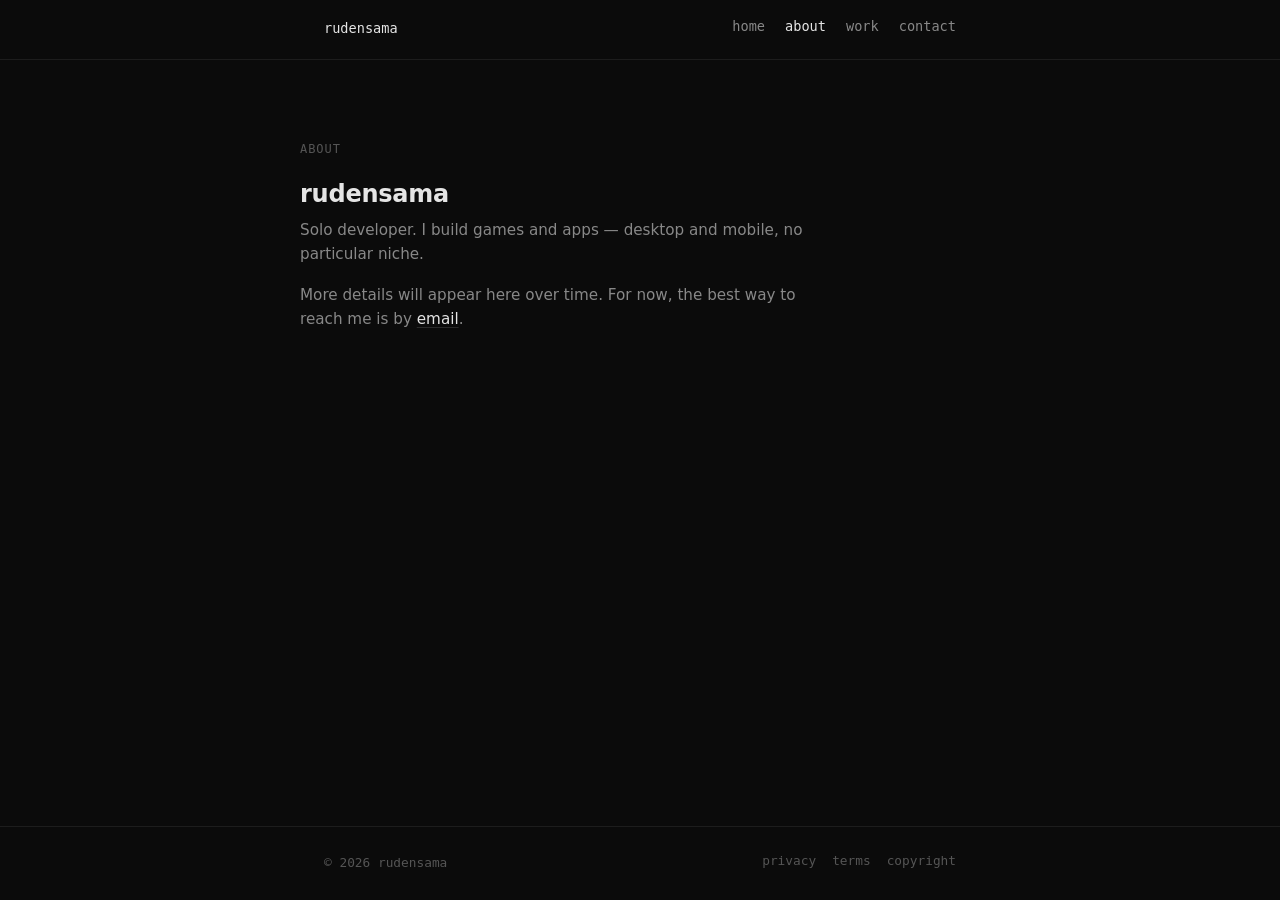
==== about.html @ f1bbc7a4 "Build personal site Solo-dev landing page with about, work, contact, and store-ready legal pages (pr" ====
<!DOCTYPE html>
<html lang="en">
<head>
<meta charset="UTF-8" />
<meta name="viewport" content="width=device-width, initial-scale=1.0" />
<title>about — rudensama</title>
<meta name="description" content="About rudensama." />
<meta name="theme-color" content="#0b0b0b" />
<link rel="stylesheet" href="assets/css/style.css" />
</head>
<body>

<header class="site-header">
  <nav class="nav">
    <a href="index.html" class="brand">rudensama</a>
    <button class="nav-toggle" aria-label="Toggle menu">menu</button>
    <ul class="nav-links">
      <li><a href="index.html">home</a></li>
      <li><a href="about.html">about</a></li>
      <li><a href="work.html">work</a></li>
      <li><a href="contact.html">contact</a></li>
    </ul>
  </nav>
</header>

<main>
  <section class="container intro">
    <div class="section-label">About</div>
    <h1>rudensama</h1>
    <p>Solo developer. I build games and apps — desktop and mobile, no particular niche.</p>
    <p>More details will appear here over time. For now, the best way to reach me is by <a href="contact.html">email</a>.</p>
  </section>
</main>

<footer class="site-footer">
  <div class="container footer-row">
    <div>© <span data-year>2026</span> rudensama</div>
    <ul class="footer-links">
      <li><a href="privacy.html">privacy</a></li>
      <li><a href="terms.html">terms</a></li>
      <li><a href="copyright.html">copyright</a></li>
    </ul>
  </div>
</footer>

<script src="assets/js/main.js"></script>
</body>
</html>
---- assets/css/style.css ----
:root {
  --bg: #0b0b0b;
  --bg-elev: #111111;
  --text: #e5e5e5;
  --text-dim: #888888;
  --text-faint: #555555;
  --border: #1d1d1d;
  --border-strong: #2a2a2a;
  --accent: #ffffff;
  --maxw: 680px;
  --font: ui-sans-serif, system-ui, -apple-system, "Segoe UI", Roboto, sans-serif;
  --font-mono: ui-monospace, "JetBrains Mono", "SF Mono", Menlo, Consolas, monospace;
}

* {
  box-sizing: border-box;
  margin: 0;
  padding: 0;
}

html, body {
  background: var(--bg);
  color: var(--text);
}

body {
  font-family: var(--font);
  font-size: 15px;
  line-height: 1.6;
  min-height: 100vh;
  display: flex;
  flex-direction: column;
  -webkit-font-smoothing: antialiased;
  -moz-osx-font-smoothing: grayscale;
}

a {
  color: var(--text);
  text-decoration: underline;
  text-decoration-color: var(--border-strong);
  text-underline-offset: 3px;
  transition: text-decoration-color 0.15s ease;
}

a:hover {
  text-decoration-color: var(--text);
}

h1, h2, h3 {
  font-weight: 600;
  letter-spacing: -0.01em;
  color: var(--text);
}

h1 { font-size: 1.5rem; line-height: 1.3; }
h2 { font-size: 1.05rem; margin-bottom: 0.75rem; }
h3 { font-size: 0.95rem; margin-bottom: 0.25rem; }

p {
  color: var(--text-dim);
  margin-bottom: 1rem;
}

p strong { color: var(--text); font-weight: 600; }

ul {
  padding-left: 1.1rem;
  color: var(--text-dim);
  margin-bottom: 1rem;
}
ul li { margin-bottom: 0.3rem; }

code {
  font-family: var(--font-mono);
  font-size: 0.85em;
  color: var(--text);
  background: var(--bg-elev);
  padding: 0.1rem 0.35rem;
  border-radius: 3px;
}

hr {
  border: none;
  border-top: 1px solid var(--border);
  margin: 2rem 0;
}

/* Layout */
.container {
  width: 100%;
  max-width: var(--maxw);
  margin: 0 auto;
  padding: 0 1.5rem;
}

main {
  flex: 1;
  padding: 3rem 0 5rem;
}

/* Header / Nav */
.site-header {
  border-bottom: 1px solid var(--border);
}

.nav {
  display: flex;
  align-items: center;
  justify-content: space-between;
  padding: 1rem 1.5rem;
  max-width: var(--maxw);
  margin: 0 auto;
  font-family: var(--font-mono);
  font-size: 0.85rem;
}

.brand {
  color: var(--text);
  text-decoration: none;
  font-weight: 500;
}

.brand:hover { text-decoration: none; }

.nav-links {
  list-style: none;
  padding: 0;
  margin: 0;
  display: flex;
  gap: 1.25rem;
}

.nav-links a {
  color: var(--text-dim);
  text-decoration: none;
}

.nav-links a:hover,
.nav-links a.active {
  color: var(--text);
}

.nav-toggle {
  display: none;
  background: none;
  border: 1px solid var(--border);
  color: var(--text-dim);
  padding: 0.25rem 0.55rem;
  border-radius: 4px;
  cursor: pointer;
  font-size: 0.9rem;
  font-family: var(--font-mono);
}

@media (max-width: 560px) {
  .nav-toggle { display: block; }
  .nav-links {
    display: none;
    position: absolute;
    top: 100%;
    left: 0;
    right: 0;
    flex-direction: column;
    background: var(--bg);
    border-bottom: 1px solid var(--border);
    padding: 0.75rem 1.5rem 1rem;
    gap: 0.6rem;
    z-index: 50;
  }
  .nav-links.open { display: flex; }
}

/* Hero / intro block */
.intro {
  padding: 2rem 0 1rem;
}

.intro h1 {
  margin-bottom: 0.5rem;
}

.intro p {
  font-size: 0.95rem;
  max-width: 540px;
}

/* Sections */
.section {
  padding: 2rem 0 0;
}

.section + .section {
  border-top: 1px solid var(--border);
  margin-top: 2rem;
}

.section-label {
  font-family: var(--font-mono);
  font-size: 0.75rem;
  color: var(--text-faint);
  text-transform: uppercase;
  letter-spacing: 0.08em;
  margin-bottom: 1.25rem;
}

/* Work / project list */
.list {
  list-style: none;
  padding: 0;
  margin: 0;
}

.list li {
  display: grid;
  grid-template-columns: 5rem 1fr;
  gap: 1rem;
  padding: 0.6rem 0;
  border-bottom: 1px solid var(--border);
  margin-bottom: 0;
}

.list li:last-child {
  border-bottom: none;
}

.list .meta {
  font-family: var(--font-mono);
  font-size: 0.8rem;
  color: var(--text-faint);
  padding-top: 0.15rem;
}

.list .title {
  color: var(--text);
  font-weight: 500;
}

.list .desc {
  color: var(--text-dim);
  font-size: 0.9rem;
  margin-top: 0.15rem;
}

/* Legal pages */
.legal {
  max-width: var(--maxw);
  margin: 0 auto;
}

.legal h1 {
  font-size: 1.4rem;
  margin-bottom: 0.25rem;
}

.legal .updated {
  font-family: var(--font-mono);
  font-size: 0.8rem;
  color: var(--text-faint);
  margin-bottom: 2rem;
}

.legal h2 {
  margin-top: 2rem;
  font-size: 1rem;
  color: var(--text);
}

.legal h3 {
  margin-top: 1.25rem;
  font-size: 0.9rem;
  color: var(--text);
}

/* Footer */
.site-footer {
  border-top: 1px solid var(--border);
  padding: 1.5rem 0;
  margin-top: auto;
  color: var(--text-faint);
  font-family: var(--font-mono);
  font-size: 0.8rem;
}

.footer-row {
  display: flex;
  justify-content: space-between;
  align-items: center;
  gap: 1rem;
  flex-wrap: wrap;
}

.footer-links {
  display: flex;
  gap: 1rem;
  list-style: none;
  flex-wrap: wrap;
  padding: 0;
  margin: 0;
}

.footer-links a {
  color: var(--text-faint);
  text-decoration: none;
}

.footer-links a:hover {
  color: var(--text);
}

/* Email */
.email {
  font-family: var(--font-mono);
  color: var(--text);
}

::selection {
  background: var(--text);
  color: var(--bg);
}
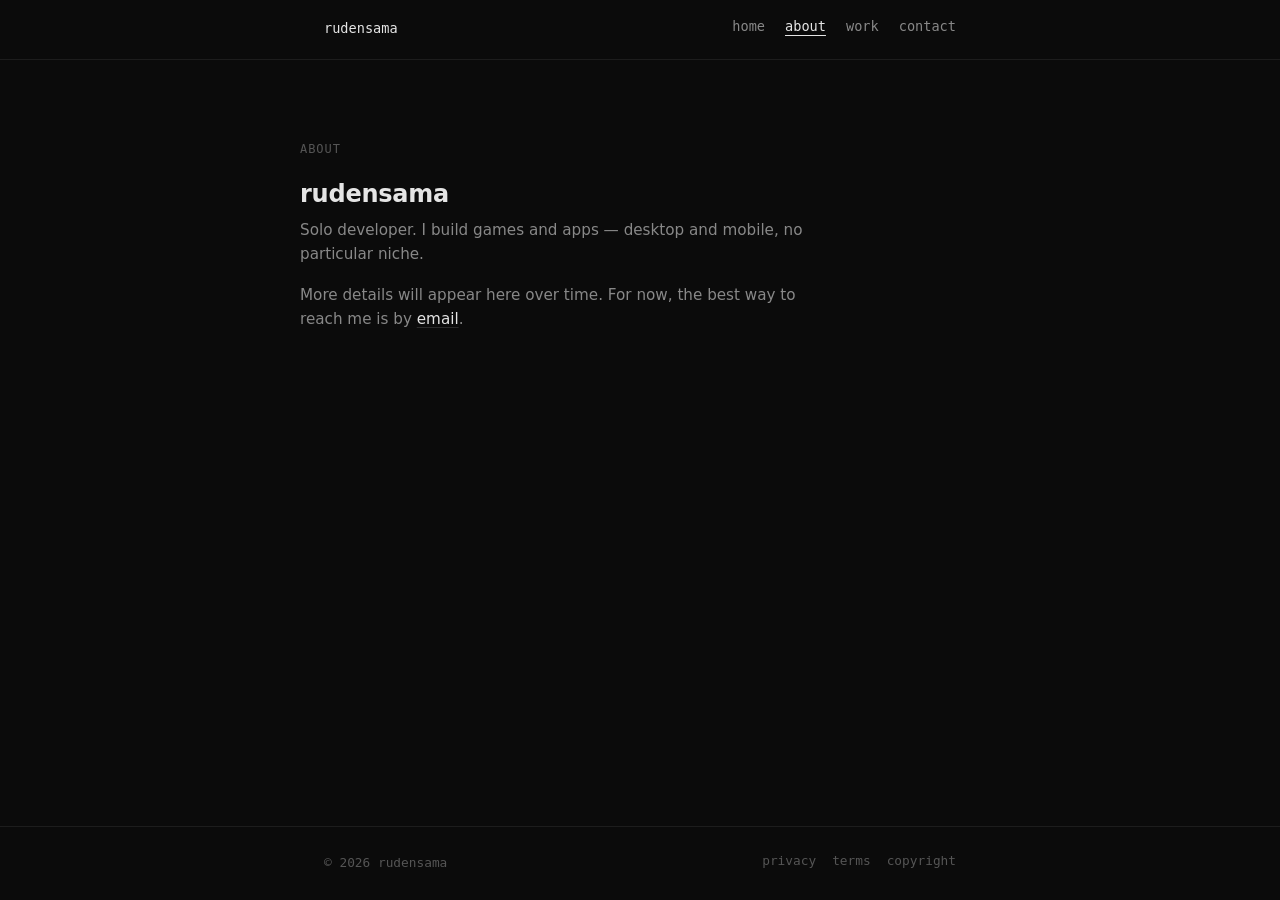
==== commit e7914cdb: "Add favicon, focus states, and external-link indicators Small UX/accessibility polish while keeping " ====
--- a/about.html
+++ b/about.html
@@ -6,6 +6,7 @@
 <title>about — rudensama</title>
 <meta name="description" content="About rudensama." />
 <meta name="theme-color" content="#0b0b0b" />
+<link rel="icon" type="image/svg+xml" href="assets/img/favicon.svg" />
 <link rel="stylesheet" href="assets/css/style.css" />
 </head>
 <body>
--- a/assets/css/style.css
+++ b/assets/css/style.css
@@ -135,9 +135,14 @@
   text-decoration: none;
 }
 
-.nav-links a:hover,
+.nav-links a:hover {
+  color: var(--text);
+}
+
 .nav-links a.active {
   color: var(--text);
+  text-decoration: underline;
+  text-underline-offset: 4px;
 }
 
 .nav-toggle {
@@ -230,6 +235,20 @@
   padding-top: 0.15rem;
 }
 
+.list .item {
+  display: flex;
+  align-items: center;
+  gap: 0.85rem;
+}
+
+.list .thumb {
+  width: 56px;
+  height: 56px;
+  border-radius: 12px;
+  border: 1px solid var(--border);
+  flex-shrink: 0;
+}
+
 .list .title {
   color: var(--text);
   font-weight: 500;
@@ -317,3 +336,21 @@
   background: var(--text);
   color: var(--bg);
 }
+
+/* Keyboard focus */
+a:focus-visible,
+button:focus-visible {
+  outline: 1px solid var(--text);
+  outline-offset: 3px;
+  border-radius: 2px;
+}
+
+/* External links */
+a[target="_blank"]::after {
+  content: "\2197";
+  display: inline-block;
+  margin-left: 0.25em;
+  color: var(--text-faint);
+  font-size: 0.85em;
+  text-decoration: none;
+}
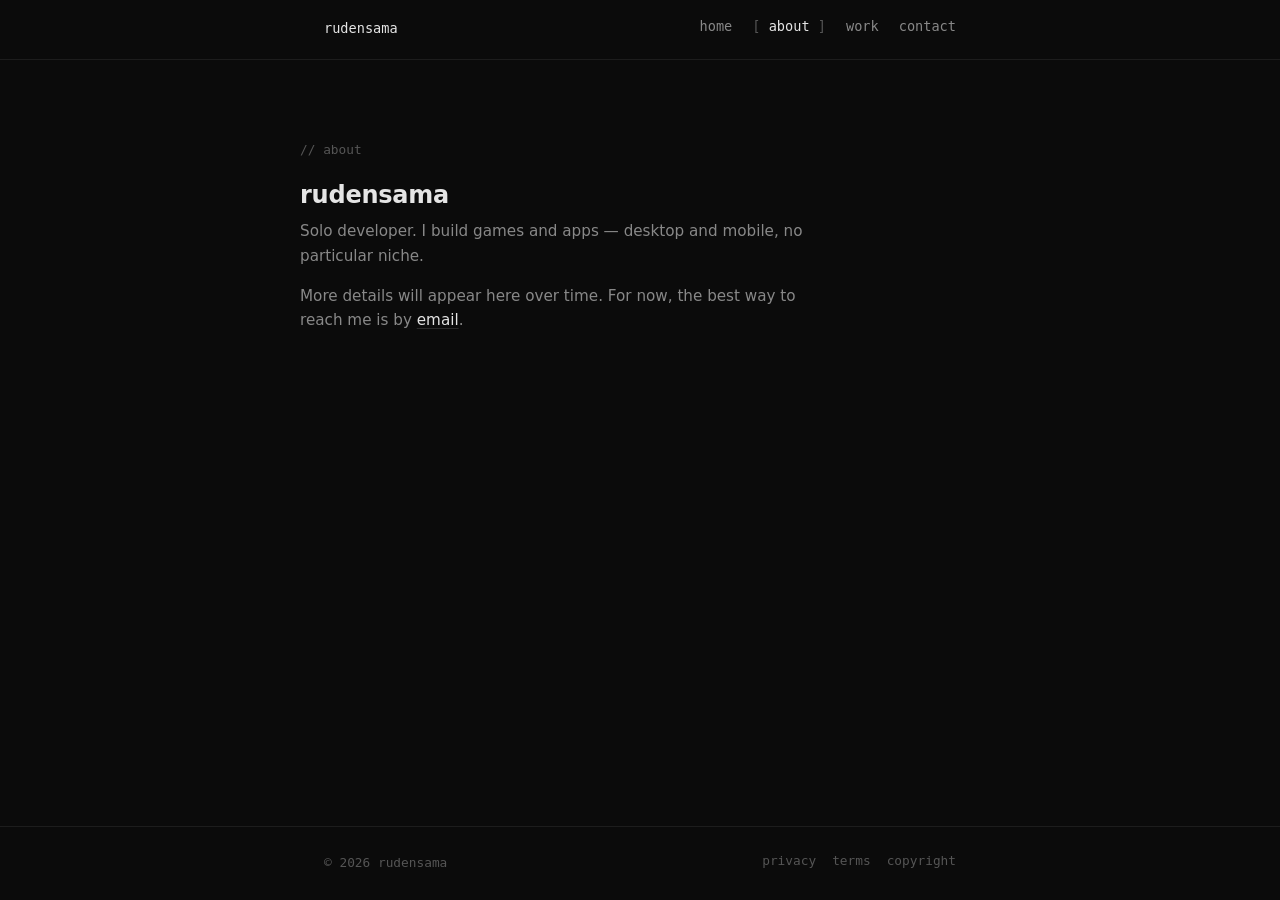
==== commit e8235f29: "Restyle site with sharper, hand-built feel Replace rounded pill badges, card-hover backgrounds, and " ====
--- a/about.html
+++ b/about.html
@@ -26,7 +26,7 @@
 
 <main>
   <section class="container intro">
-    <div class="section-label">About</div>
+    <div class="section-label">about</div>
     <h1>rudensama</h1>
     <p>Solo developer. I build games and apps — desktop and mobile, no particular niche.</p>
     <p>More details will appear here over time. For now, the best way to reach me is by <a href="contact.html">email</a>.</p>
--- a/assets/css/style.css
+++ b/assets/css/style.css
@@ -76,7 +76,6 @@
   color: var(--text);
   background: var(--bg-elev);
   padding: 0.1rem 0.35rem;
-  border-radius: 3px;
 }
 
 hr {
@@ -141,9 +140,11 @@
 
 .nav-links a.active {
   color: var(--text);
-  text-decoration: underline;
-  text-underline-offset: 4px;
-}
+  text-decoration: none;
+}
+
+.nav-links a.active::before { content: "[ "; color: var(--text-faint); }
+.nav-links a.active::after { content: " ]"; color: var(--text-faint); }
 
 .nav-toggle {
   display: none;
@@ -151,7 +152,6 @@
   border: 1px solid var(--border);
   color: var(--text-dim);
   padding: 0.25rem 0.55rem;
-  border-radius: 4px;
   cursor: pointer;
   font-size: 0.9rem;
   font-family: var(--font-mono);
@@ -201,11 +201,13 @@
 
 .section-label {
   font-family: var(--font-mono);
-  font-size: 0.75rem;
-  color: var(--text-faint);
-  text-transform: uppercase;
-  letter-spacing: 0.08em;
+  font-size: 0.8rem;
+  color: var(--text-faint);
   margin-bottom: 1.25rem;
+}
+
+.section-label::before {
+  content: "// ";
 }
 
 /* Work / project list */
@@ -219,13 +221,17 @@
   display: grid;
   grid-template-columns: 5rem 1fr;
   gap: 1rem;
-  padding: 0.6rem 0;
-  border-bottom: 1px solid var(--border);
-  margin-bottom: 0;
-}
-
-.list li:last-child {
-  border-bottom: none;
+  padding: 0.85rem 0 0.85rem 0.9rem;
+  border-left: 2px solid transparent;
+  transition: border-color 0.15s ease;
+}
+
+.list li + li {
+  border-top: 1px solid var(--border);
+}
+
+.list li:hover {
+  border-left-color: var(--text-dim);
 }
 
 .list .meta {
@@ -244,8 +250,8 @@
 .list .thumb {
   width: 56px;
   height: 56px;
-  border-radius: 12px;
   border: 1px solid var(--border);
+  filter: grayscale(1);
   flex-shrink: 0;
 }
 
@@ -258,6 +264,43 @@
   color: var(--text-dim);
   font-size: 0.9rem;
   margin-top: 0.15rem;
+}
+
+/* Status badges */
+.badge {
+  display: inline;
+  font-family: var(--font-mono);
+  font-size: 0.75rem;
+  color: var(--text-faint);
+  margin-left: 0.5rem;
+}
+
+.badge::before { content: "["; }
+.badge::after { content: "]"; }
+
+.badge-live {
+  color: var(--text-dim);
+}
+
+.badge-soon {
+  color: var(--text-faint);
+}
+
+/* Buttons */
+.btn {
+  display: inline-block;
+  font-family: var(--font-mono);
+  font-size: 0.8rem;
+  margin-top: 0.6rem;
+  color: var(--text-dim);
+  text-decoration: underline;
+  text-decoration-color: var(--border-strong);
+  text-underline-offset: 3px;
+}
+
+.btn:hover {
+  color: var(--text);
+  text-decoration-color: var(--text);
 }
 
 /* Legal pages */
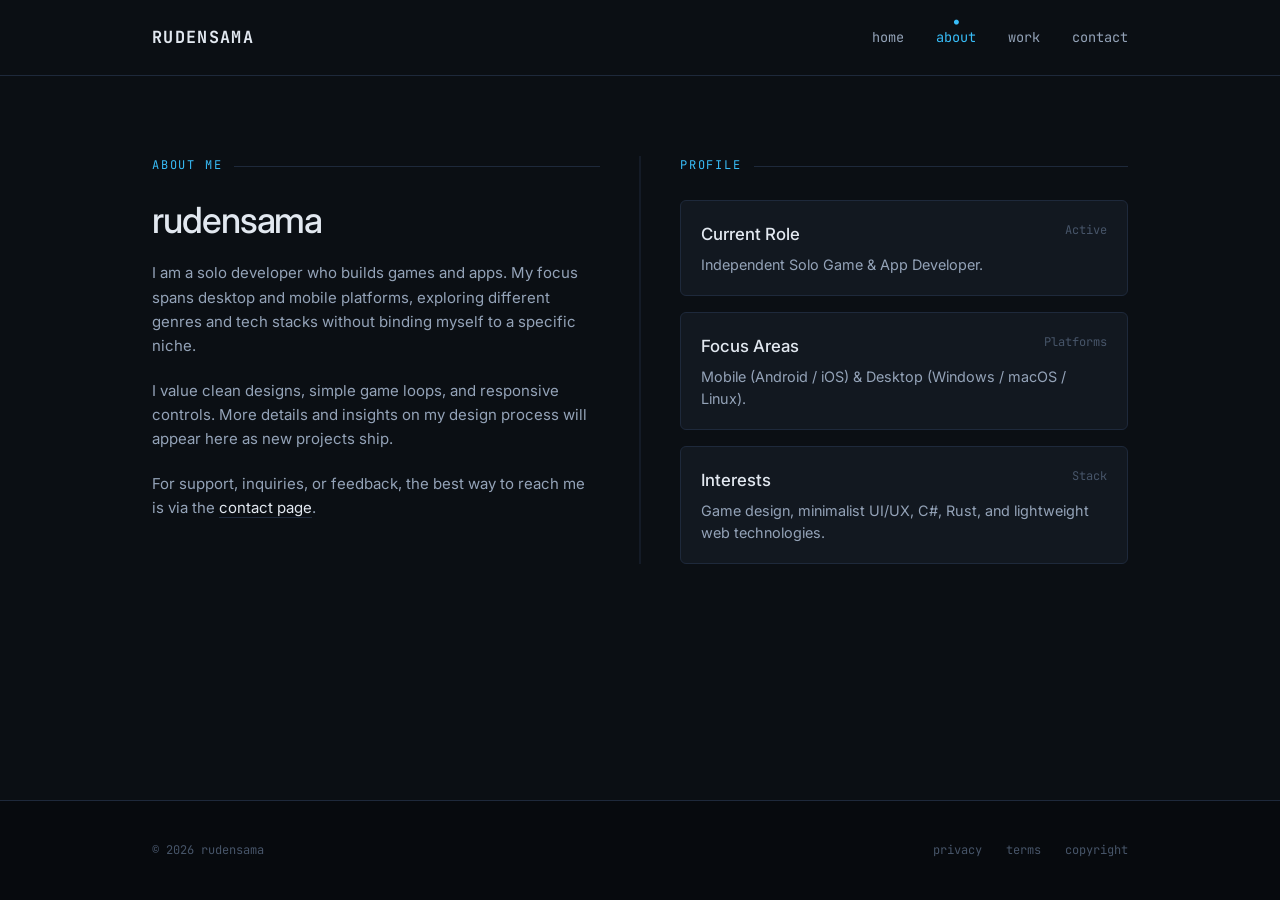
==== commit b958bb20: "Update all pages with refined styling and content" ====
--- a/about.html
+++ b/about.html
@@ -1,13 +1,13 @@
 <!DOCTYPE html>
 <html lang="en">
 <head>
-<meta charset="UTF-8" />
-<meta name="viewport" content="width=device-width, initial-scale=1.0" />
-<title>about — rudensama</title>
-<meta name="description" content="About rudensama." />
-<meta name="theme-color" content="#0b0b0b" />
-<link rel="icon" type="image/svg+xml" href="assets/img/favicon.svg" />
-<link rel="stylesheet" href="assets/css/style.css" />
+  <meta charset="UTF-8" />
+  <meta name="viewport" content="width=device-width, initial-scale=1.0" />
+  <title>about — rudensama</title>
+  <meta name="description" content="About rudensama." />
+  <meta name="theme-color" content="#0b0f14" />
+  <link rel="icon" type="image/svg+xml" href="assets/img/favicon.svg" />
+  <link rel="stylesheet" href="assets/css/style.css" />
 </head>
 <body>
 
@@ -25,12 +25,58 @@
 </header>
 
 <main>
-  <section class="container intro">
-    <div class="section-label">about</div>
-    <h1>rudensama</h1>
-    <p>Solo developer. I build games and apps — desktop and mobile, no particular niche.</p>
-    <p>More details will appear here over time. For now, the best way to reach me is by <a href="contact.html">email</a>.</p>
-  </section>
+  <div class="container fade-in">
+    <div class="intro-block">
+      <h1 style="display:none;">about</h1> <!-- Hidden for SEO heading structure compliance, but visible heading is below -->
+    </div>
+    
+    <div class="main-grid">
+      <!-- Left Column: Story -->
+      <div class="grid-col">
+        <section>
+          <div class="section-title">about me</div>
+          <div class="intro-block">
+            <h2 style="font-size: 2.25rem; line-height: 1.15; margin-bottom: 1.25rem; letter-spacing: -0.03em;">rudensama</h2>
+          </div>
+          <p>I am a solo developer who builds games and apps. My focus spans desktop and mobile platforms, exploring different genres and tech stacks without binding myself to a specific niche.</p>
+          <p>I value clean designs, simple game loops, and responsive controls. More details and insights on my design process will appear here as new projects ship.</p>
+          <p>For support, inquiries, or feedback, the best way to reach me is via the <a href="contact.html">contact page</a>.</p>
+        </section>
+      </div>
+      
+      <!-- Right Column: Profile details -->
+      <div class="grid-col">
+        <section>
+          <div class="section-title">profile</div>
+          <div class="list">
+            <div class="list-item">
+              <div class="list-item-header">
+                <span class="item-title">Current Role</span>
+                <span class="item-meta">Active</span>
+              </div>
+              <div class="item-desc">Independent Solo Game &amp; App Developer.</div>
+            </div>
+            
+            <div class="list-item">
+              <div class="list-item-header">
+                <span class="item-title">Focus Areas</span>
+                <span class="item-meta">Platforms</span>
+              </div>
+              <div class="item-desc">Mobile (Android / iOS) &amp; Desktop (Windows / macOS / Linux).</div>
+            </div>
+            
+            <div class="list-item">
+              <div class="list-item-header">
+                <span class="item-title">Interests</span>
+                <span class="item-meta">Stack</span>
+              </div>
+              <div class="item-desc">Game design, minimalist UI/UX, C#, Rust, and lightweight web technologies.</div>
+            </div>
+          </div>
+        </section>
+      </div>
+    </div>
+  </div>
 </main>
 
 <footer class="site-footer">
--- a/assets/css/style.css
+++ b/assets/css/style.css
@@ -1,87 +1,100 @@
+@import url('https://fonts.googleapis.com/css2?family=Inter:ital,opsz,wght@0,14..32,100..900;1,14..32,100..900&family=JetBrains+Mono:ital,wght@0,100..800;1,100..800&display=swap');
+
 :root {
-  --bg: #0b0b0b;
-  --bg-elev: #111111;
-  --text: #e5e5e5;
-  --text-dim: #888888;
-  --text-faint: #555555;
-  --border: #1d1d1d;
-  --border-strong: #2a2a2a;
-  --accent: #ffffff;
-  --maxw: 680px;
-  --font: ui-sans-serif, system-ui, -apple-system, "Segoe UI", Roboto, sans-serif;
-  --font-mono: ui-monospace, "JetBrains Mono", "SF Mono", Menlo, Consolas, monospace;
-}
-
-* {
+  --bg: #0b0f14;
+  --bg-elev: #121820;
+  --bg-hover: #1a222d;
+  --text: #e2e8f0;
+  --text-dim: #94a3b8;
+  --text-faint: #475569;
+  --border: #1e293b;
+  --border-hover: #334155;
+  --accent: #38bdf8;
+  --accent-dim: #0284c7;
+  --accent-faint: rgba(56, 189, 248, 0.05);
+  --maxw: 1040px;
+  --font: 'Inter', -apple-system, BlinkMacSystemFont, "Segoe UI", Roboto, sans-serif;
+  --font-mono: 'JetBrains Mono', ui-monospace, "SF Mono", Menlo, Monaco, Consolas, monospace;
+  --transition: all 0.25s cubic-bezier(0.16, 1, 0.3, 1);
+}
+
+*, *::before, *::after {
   box-sizing: border-box;
   margin: 0;
   padding: 0;
 }
 
-html, body {
+html {
+  scroll-behavior: smooth;
   background: var(--bg);
-  color: var(--text);
 }
 
 body {
+  background: var(--bg);
+  color: var(--text);
   font-family: var(--font);
   font-size: 15px;
-  line-height: 1.6;
+  line-height: 1.625;
   min-height: 100vh;
   display: flex;
   flex-direction: column;
   -webkit-font-smoothing: antialiased;
   -moz-osx-font-smoothing: grayscale;
-}
-
+  overflow-x: hidden;
+}
+
+/* Typography */
+h1, h2, h3 {
+  color: var(--text);
+  font-weight: 500;
+  letter-spacing: -0.02em;
+}
+
+p {
+  color: var(--text-dim);
+  margin-bottom: 1.25rem;
+}
+
+p strong {
+  color: var(--text);
+  font-weight: 600;
+}
+
+code {
+  font-family: var(--font-mono);
+  font-size: 0.85em;
+  background: var(--bg-elev);
+  border: 1px solid var(--border);
+  padding: 0.15rem 0.4rem;
+  border-radius: 4px;
+  color: var(--text);
+}
+
+/* Links */
 a {
   color: var(--text);
-  text-decoration: underline;
-  text-decoration-color: var(--border-strong);
-  text-underline-offset: 3px;
-  transition: text-decoration-color 0.15s ease;
+  text-decoration: none;
+  border-bottom: 1px solid var(--border);
+  transition: var(--transition);
 }
 
 a:hover {
-  text-decoration-color: var(--text);
-}
-
-h1, h2, h3 {
-  font-weight: 600;
-  letter-spacing: -0.01em;
-  color: var(--text);
-}
-
-h1 { font-size: 1.5rem; line-height: 1.3; }
-h2 { font-size: 1.05rem; margin-bottom: 0.75rem; }
-h3 { font-size: 0.95rem; margin-bottom: 0.25rem; }
-
-p {
-  color: var(--text-dim);
-  margin-bottom: 1rem;
-}
-
-p strong { color: var(--text); font-weight: 600; }
-
-ul {
-  padding-left: 1.1rem;
-  color: var(--text-dim);
-  margin-bottom: 1rem;
-}
-ul li { margin-bottom: 0.3rem; }
-
-code {
-  font-family: var(--font-mono);
+  color: var(--accent);
+  border-bottom-color: var(--accent);
+}
+
+a[target="_blank"]::after {
+  content: "\2197";
+  display: inline-block;
+  margin-left: 0.25em;
+  color: var(--text-faint);
   font-size: 0.85em;
-  color: var(--text);
-  background: var(--bg-elev);
-  padding: 0.1rem 0.35rem;
-}
-
-hr {
-  border: none;
-  border-top: 1px solid var(--border);
-  margin: 2rem 0;
+  transition: var(--transition);
+}
+
+a[target="_blank"]:hover::after {
+  color: var(--accent);
+  transform: translate(1px, -1px);
 }
 
 /* Layout */
@@ -89,76 +102,152 @@
   width: 100%;
   max-width: var(--maxw);
   margin: 0 auto;
-  padding: 0 1.5rem;
+  padding: 0 2rem;
 }
 
 main {
   flex: 1;
-  padding: 3rem 0 5rem;
-}
-
-/* Header / Nav */
+  padding: 4rem 0 6rem;
+}
+
+/* Symmetrical Grid System */
+.main-grid {
+  display: grid;
+  grid-template-columns: 1fr;
+  gap: 3rem;
+  align-items: start;
+}
+
+@media (min-width: 768px) {
+  .main-grid {
+    grid-template-columns: 1fr 1fr;
+    gap: 5rem;
+    position: relative;
+  }
+  
+  .main-grid::before {
+    content: '';
+    position: absolute;
+    top: 0;
+    bottom: 0;
+    left: 50%;
+    width: 1px;
+    background: var(--border);
+    transform: translateX(-50%);
+    pointer-events: none;
+  }
+}
+
+.grid-col {
+  display: flex;
+  flex-direction: column;
+  gap: 2.5rem;
+}
+
+/* Site Header */
 .site-header {
   border-bottom: 1px solid var(--border);
+  padding: 1.5rem 0;
+  position: relative;
 }
 
 .nav {
   display: flex;
+  justify-content: space-between;
   align-items: center;
-  justify-content: space-between;
-  padding: 1rem 1.5rem;
   max-width: var(--maxw);
   margin: 0 auto;
-  font-family: var(--font-mono);
-  font-size: 0.85rem;
+  padding: 0 2rem;
 }
 
 .brand {
-  color: var(--text);
-  text-decoration: none;
-  font-weight: 500;
-}
-
-.brand:hover { text-decoration: none; }
+  font-family: var(--font-mono);
+  font-weight: 700;
+  font-size: 1.05rem;
+  letter-spacing: 0.08em;
+  text-transform: uppercase;
+  color: var(--text);
+  border: none;
+}
+
+.brand:hover {
+  color: var(--accent);
+  border: none;
+}
 
 .nav-links {
+  display: flex;
+  gap: 2rem;
   list-style: none;
   padding: 0;
   margin: 0;
-  display: flex;
-  gap: 1.25rem;
 }
 
 .nav-links a {
-  color: var(--text-dim);
-  text-decoration: none;
+  font-family: var(--font-mono);
+  font-size: 0.85rem;
+  text-transform: lowercase;
+  color: var(--text-dim);
+  border: none;
+  position: relative;
+  padding: 0.25rem 0;
+}
+
+.nav-links a::after {
+  content: '';
+  position: absolute;
+  bottom: 0;
+  left: 0;
+  width: 0;
+  height: 1px;
+  background: var(--accent);
+  transition: var(--transition);
 }
 
 .nav-links a:hover {
   color: var(--text);
 }
 
+.nav-links a:hover::after {
+  width: 100%;
+}
+
 .nav-links a.active {
-  color: var(--text);
-  text-decoration: none;
-}
-
-.nav-links a.active::before { content: "[ "; color: var(--text-faint); }
-.nav-links a.active::after { content: " ]"; color: var(--text-faint); }
+  color: var(--accent);
+}
+
+.nav-links a.active::before {
+  content: '●';
+  font-size: 0.5rem;
+  position: absolute;
+  top: -0.5rem;
+  left: 50%;
+  transform: translateX(-50%);
+  color: var(--accent);
+}
 
 .nav-toggle {
   display: none;
   background: none;
   border: 1px solid var(--border);
-  color: var(--text-dim);
-  padding: 0.25rem 0.55rem;
+  border-radius: 4px;
+  color: var(--text-dim);
+  padding: 0.4rem 0.8rem;
   cursor: pointer;
-  font-size: 0.9rem;
-  font-family: var(--font-mono);
-}
-
-@media (max-width: 560px) {
-  .nav-toggle { display: block; }
+  font-size: 0.8rem;
+  font-family: var(--font-mono);
+  transition: var(--transition);
+}
+
+.nav-toggle:hover {
+  border-color: var(--accent);
+  color: var(--text);
+}
+
+@media (max-width: 767px) {
+  .nav-toggle {
+    display: block;
+  }
   .nav-links {
     display: none;
     position: absolute;
@@ -168,194 +257,351 @@
     flex-direction: column;
     background: var(--bg);
     border-bottom: 1px solid var(--border);
-    padding: 0.75rem 1.5rem 1rem;
-    gap: 0.6rem;
-    z-index: 50;
-  }
-  .nav-links.open { display: flex; }
-}
-
-/* Hero / intro block */
-.intro {
-  padding: 2rem 0 1rem;
-}
-
-.intro h1 {
-  margin-bottom: 0.5rem;
-}
-
-.intro p {
-  font-size: 0.95rem;
-  max-width: 540px;
+    padding: 1.5rem 2rem;
+    gap: 1rem;
+    z-index: 100;
+  }
+  .nav-links.open {
+    display: flex;
+  }
+  .nav-links a.active::before {
+    display: none;
+  }
+  .nav-links a.active::after {
+    content: '';
+    position: absolute;
+    bottom: 0;
+    left: 0;
+    width: 1rem;
+    height: 1px;
+    background: var(--accent);
+  }
+}
+
+/* Intro block */
+.intro-block {
+  margin-bottom: 1rem;
+}
+
+.intro-block h1 {
+  font-size: 2.25rem;
+  line-height: 1.15;
+  margin-bottom: 0.75rem;
+  letter-spacing: -0.03em;
+}
+
+.intro-block p {
+  font-size: 1.05rem;
+  color: var(--text-dim);
+  line-height: 1.6;
 }
 
 /* Sections */
-.section {
-  padding: 2rem 0 0;
-}
-
-.section + .section {
-  border-top: 1px solid var(--border);
-  margin-top: 2rem;
-}
-
-.section-label {
-  font-family: var(--font-mono);
-  font-size: 0.8rem;
-  color: var(--text-faint);
-  margin-bottom: 1.25rem;
-}
-
-.section-label::before {
-  content: "// ";
-}
-
-/* Work / project list */
+.section-title {
+  font-family: var(--font-mono);
+  font-size: 0.75rem;
+  text-transform: uppercase;
+  letter-spacing: 0.15em;
+  color: var(--accent);
+  margin-bottom: 1.5rem;
+  display: flex;
+  align-items: center;
+  gap: 0.75rem;
+}
+
+.section-title::after {
+  content: '';
+  flex: 1;
+  height: 1px;
+  background: var(--border);
+}
+
+/* Dynamic Cards / Lists */
 .list {
   list-style: none;
   padding: 0;
   margin: 0;
-}
-
-.list li {
-  display: grid;
-  grid-template-columns: 5rem 1fr;
+  display: flex;
+  flex-direction: column;
   gap: 1rem;
-  padding: 0.85rem 0 0.85rem 0.9rem;
-  border-left: 2px solid transparent;
-  transition: border-color 0.15s ease;
-}
-
-.list li + li {
-  border-top: 1px solid var(--border);
-}
-
-.list li:hover {
-  border-left-color: var(--text-dim);
-}
-
-.list .meta {
-  font-family: var(--font-mono);
-  font-size: 0.8rem;
-  color: var(--text-faint);
-  padding-top: 0.15rem;
-}
-
-.list .item {
-  display: flex;
+}
+
+.list-item {
+  display: block;
+  border: 1px solid var(--border);
+  background: var(--bg-elev);
+  padding: 1.25rem;
+  border-radius: 6px;
+  transition: var(--transition);
+  text-decoration: none;
+  color: inherit;
+}
+
+.list-item:hover {
+  border-color: var(--accent);
+  background: var(--bg-hover);
+  transform: translateY(-2px);
+}
+
+.list-item:hover .item-title {
+  color: var(--accent);
+}
+
+.list-item-content {
+  display: flex;
+  gap: 1.25rem;
   align-items: center;
-  gap: 0.85rem;
-}
-
-.list .thumb {
+}
+
+.list-item-icon {
   width: 56px;
   height: 56px;
+  border-radius: 8px;
   border: 1px solid var(--border);
-  filter: grayscale(1);
+  background: var(--bg);
+  object-fit: cover;
   flex-shrink: 0;
-}
-
-.list .title {
-  color: var(--text);
+  transition: var(--transition);
+}
+
+.list-item:hover .list-item-icon {
+  border-color: var(--accent);
+}
+
+.list-item-text {
+  flex: 1;
+}
+
+.list-item-header {
+  display: flex;
+  justify-content: space-between;
+  align-items: flex-start;
+  gap: 0.5rem;
+  margin-bottom: 0.35rem;
+}
+
+.item-title {
+  font-size: 1.05rem;
   font-weight: 500;
-}
-
-.list .desc {
-  color: var(--text-dim);
-  font-size: 0.9rem;
-  margin-top: 0.15rem;
-}
-
-/* Status badges */
-.badge {
-  display: inline;
+  color: var(--text);
+  transition: var(--transition);
+}
+
+.item-meta {
   font-family: var(--font-mono);
   font-size: 0.75rem;
   color: var(--text-faint);
+  white-space: nowrap;
+}
+
+.item-desc {
+  font-size: 0.9rem;
+  color: var(--text-dim);
+  line-height: 1.5;
+}
+
+/* Badges */
+.badge {
+  display: inline-block;
+  font-family: var(--font-mono);
+  font-size: 0.65rem;
+  font-weight: 500;
+  text-transform: uppercase;
+  letter-spacing: 0.05em;
+  padding: 0.15rem 0.4rem;
+  border-radius: 4px;
+  border: 1px solid transparent;
   margin-left: 0.5rem;
-}
-
-.badge::before { content: "["; }
-.badge::after { content: "]"; }
+  vertical-align: middle;
+}
 
 .badge-live {
-  color: var(--text-dim);
+  background: rgba(143, 168, 143, 0.08);
+  color: var(--accent);
+  border-color: rgba(143, 168, 143, 0.2);
 }
 
 .badge-soon {
+  background: rgba(80, 90, 80, 0.08);
+  color: var(--text-dim);
+  border-color: rgba(80, 90, 80, 0.2);
+}
+
+/* Buttons (DRY implementation) */
+.btn {
+  display: inline-flex;
+  align-items: center;
+  justify-content: center;
+  gap: 0.5rem;
+  font-family: var(--font-mono);
+  font-size: 0.8rem;
+  font-weight: 500;
+  color: var(--text);
+  background: var(--bg-elev);
+  border: 1px solid var(--border);
+  padding: 0.5rem 1rem;
+  border-radius: 4px;
+  text-decoration: none;
+  transition: var(--transition);
+  cursor: pointer;
+  margin-top: 0.75rem;
+}
+
+.btn::after {
+  content: none !important; /* Prevent external link arrow on buttons */
+}
+
+.btn:hover {
+  color: var(--bg);
+  background: var(--accent);
+  border-color: var(--accent);
+}
+
+.btn-secondary {
+  background: transparent;
+  border-color: var(--border);
+  color: var(--text-dim);
+}
+
+.btn-secondary:hover {
+  background: var(--bg-elev);
+  border-color: var(--accent);
+  color: var(--text);
+}
+
+/* Support guidelines */
+.checklist {
+  list-style: none;
+  padding: 0;
+  margin: 0 0 1.5rem 0;
+  display: flex;
+  flex-direction: column;
+  gap: 0.5rem;
+}
+
+.checklist li {
+  position: relative;
+  padding-left: 1.5rem;
+  color: var(--text-dim);
+  font-size: 0.925rem;
+}
+
+.checklist li::before {
+  content: '→';
+  position: absolute;
+  left: 0;
+  color: var(--accent);
+  font-family: var(--font-mono);
+}
+
+/* Legal Pages Styling (Sticky Symmetrical Layout) */
+.legal-sidebar {
+  position: sticky;
+  top: 3rem;
+}
+
+.legal-sidebar h1 {
+  font-size: 2.25rem;
+  margin-bottom: 0.5rem;
+  letter-spacing: -0.03em;
+}
+
+.legal-sidebar .updated {
+  font-family: var(--font-mono);
+  font-size: 0.75rem;
   color: var(--text-faint);
-}
-
-/* Buttons */
-.btn {
-  display: inline-block;
+  margin-bottom: 2.5rem;
+}
+
+.legal-toc {
+  list-style: none;
+  padding: 0;
+  margin: 0;
+  display: none;
+  flex-direction: column;
+  gap: 0.75rem;
+}
+
+@media (min-width: 768px) {
+  .legal-toc {
+    display: flex;
+  }
+}
+
+.legal-toc a {
   font-family: var(--font-mono);
   font-size: 0.8rem;
-  margin-top: 0.6rem;
-  color: var(--text-dim);
-  text-decoration: underline;
-  text-decoration-color: var(--border-strong);
-  text-underline-offset: 3px;
-}
-
-.btn:hover {
-  color: var(--text);
-  text-decoration-color: var(--text);
-}
-
-/* Legal pages */
-.legal {
-  max-width: var(--maxw);
-  margin: 0 auto;
-}
-
-.legal h1 {
-  font-size: 1.4rem;
-  margin-bottom: 0.25rem;
-}
-
-.legal .updated {
-  font-family: var(--font-mono);
-  font-size: 0.8rem;
-  color: var(--text-faint);
-  margin-bottom: 2rem;
-}
-
-.legal h2 {
-  margin-top: 2rem;
-  font-size: 1rem;
-  color: var(--text);
-}
-
-.legal h3 {
-  margin-top: 1.25rem;
-  font-size: 0.9rem;
-  color: var(--text);
-}
-
-/* Footer */
+  color: var(--text-dim);
+  border: none;
+}
+
+.legal-toc a:hover {
+  color: var(--accent);
+}
+
+.legal-content h2 {
+  font-size: 1.15rem;
+  margin: 2.5rem 0 1rem;
+  color: var(--text);
+  font-weight: 600;
+  display: flex;
+  align-items: center;
+  gap: 0.5rem;
+}
+
+.legal-content h2::before {
+  content: '#';
+  color: var(--accent-dim);
+  font-family: var(--font-mono);
+  font-weight: 400;
+  font-size: 0.9em;
+}
+
+.legal-content h3 {
+  font-size: 0.95rem;
+  margin: 1.5rem 0 0.5rem;
+  color: var(--text);
+}
+
+.legal-content ul {
+  padding-left: 1.25rem;
+  color: var(--text-dim);
+  margin-bottom: 1.25rem;
+}
+
+.legal-content ul li {
+  margin-bottom: 0.4rem;
+  font-size: 0.925rem;
+}
+
+.legal-content p {
+  font-size: 0.925rem;
+  margin-bottom: 1.25rem;
+}
+
+/* Site Footer */
 .site-footer {
   border-top: 1px solid var(--border);
-  padding: 1.5rem 0;
+  padding: 2.5rem 0;
   margin-top: auto;
-  color: var(--text-faint);
-  font-family: var(--font-mono);
-  font-size: 0.8rem;
+  background: #070a0e;
 }
 
 .footer-row {
   display: flex;
   justify-content: space-between;
   align-items: center;
-  gap: 1rem;
+  gap: 1.5rem;
   flex-wrap: wrap;
+  font-family: var(--font-mono);
+  font-size: 0.75rem;
+  color: var(--text-faint);
 }
 
 .footer-links {
   display: flex;
-  gap: 1rem;
+  gap: 1.5rem;
   list-style: none;
-  flex-wrap: wrap;
   padding: 0;
   margin: 0;
 }
@@ -363,37 +609,32 @@
 .footer-links a {
   color: var(--text-faint);
   text-decoration: none;
+  border: none;
 }
 
 .footer-links a:hover {
-  color: var(--text);
-}
-
-/* Email */
-.email {
-  font-family: var(--font-mono);
-  color: var(--text);
-}
-
+  color: var(--accent);
+}
+
+/* Animations */
+@keyframes fadeIn {
+  from { opacity: 0; transform: translateY(8px); }
+  to { opacity: 1; transform: translateY(0); }
+}
+
+.fade-in {
+  animation: fadeIn 0.4s cubic-bezier(0.16, 1, 0.3, 1) forwards;
+}
+
+/* Selection and Focus */
 ::selection {
-  background: var(--text);
+  background: var(--accent);
   color: var(--bg);
 }
 
-/* Keyboard focus */
 a:focus-visible,
 button:focus-visible {
-  outline: 1px solid var(--text);
+  outline: 2px solid var(--accent);
   outline-offset: 3px;
-  border-radius: 2px;
-}
-
-/* External links */
-a[target="_blank"]::after {
-  content: "\2197";
-  display: inline-block;
-  margin-left: 0.25em;
-  color: var(--text-faint);
-  font-size: 0.85em;
-  text-decoration: none;
-}
+  border-radius: 4px;
+}
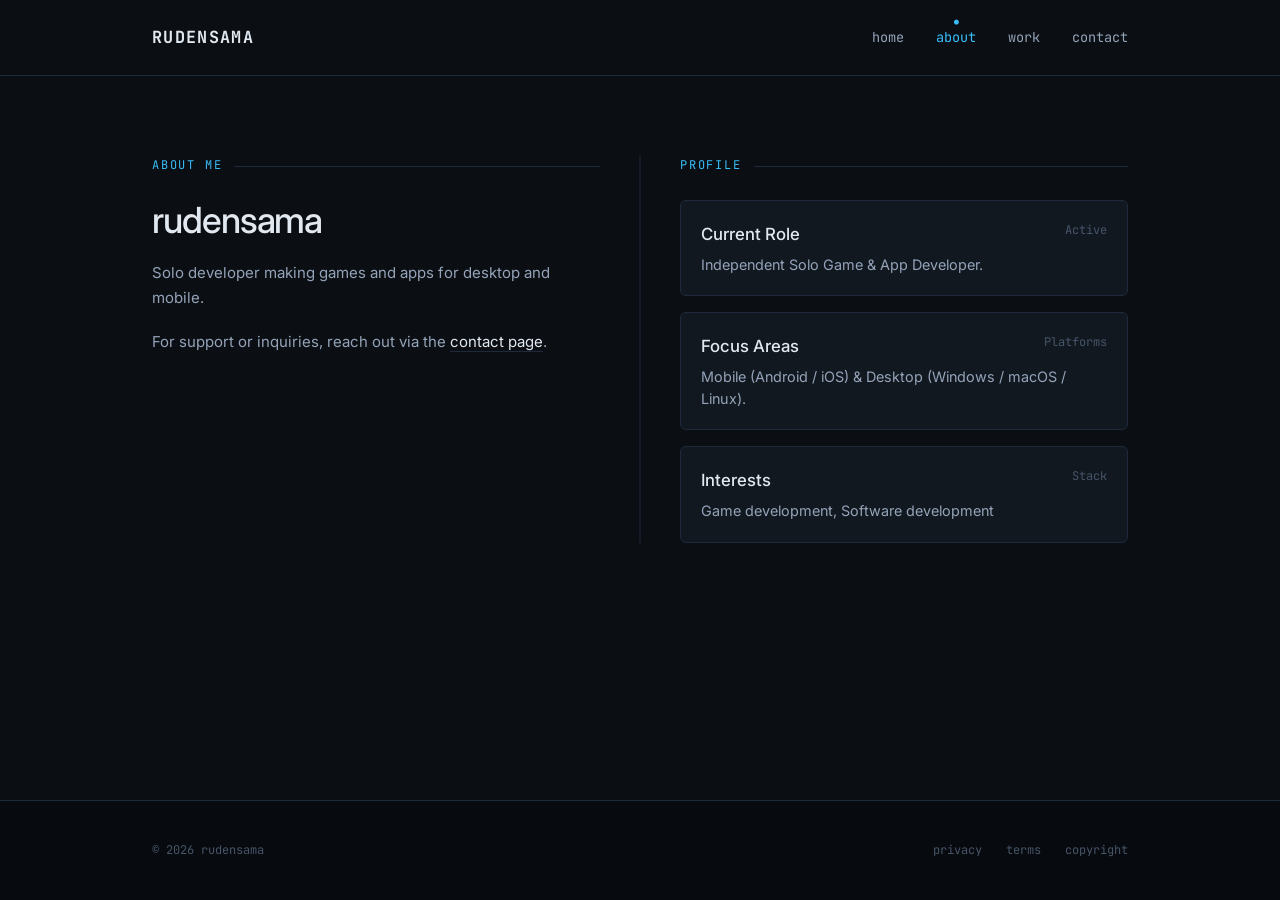
==== commit 1d7fb573: "Simplify about page, shrink contact socials to buttons" ====
--- a/about.html
+++ b/about.html
@@ -38,9 +38,8 @@
           <div class="intro-block">
             <h2 style="font-size: 2.25rem; line-height: 1.15; margin-bottom: 1.25rem; letter-spacing: -0.03em;">rudensama</h2>
           </div>
-          <p>I am a solo developer who builds games and apps. My focus spans desktop and mobile platforms, exploring different genres and tech stacks without binding myself to a specific niche.</p>
-          <p>I value clean designs, simple game loops, and responsive controls. More details and insights on my design process will appear here as new projects ship.</p>
-          <p>For support, inquiries, or feedback, the best way to reach me is via the <a href="contact.html">contact page</a>.</p>
+          <p>Solo developer making games and apps for desktop and mobile.</p>
+          <p>For support or inquiries, reach out via the <a href="contact.html">contact page</a>.</p>
         </section>
       </div>
       
@@ -70,7 +69,7 @@
                 <span class="item-title">Interests</span>
                 <span class="item-meta">Stack</span>
               </div>
-              <div class="item-desc">Game design, minimalist UI/UX, C#, Rust, and lightweight web technologies.</div>
+              <div class="item-desc">Game development, Software development</div>
             </div>
           </div>
         </section>
--- a/assets/css/style.css
+++ b/assets/css/style.css
@@ -469,6 +469,17 @@
   color: var(--text);
 }
 
+/* Social link buttons (small inline) */
+.social-links {
+  display: flex;
+  flex-wrap: wrap;
+  gap: 0.5rem;
+}
+
+.social-links .btn {
+  margin-top: 0;
+}
+
 /* Support guidelines */
 .checklist {
   list-style: none;
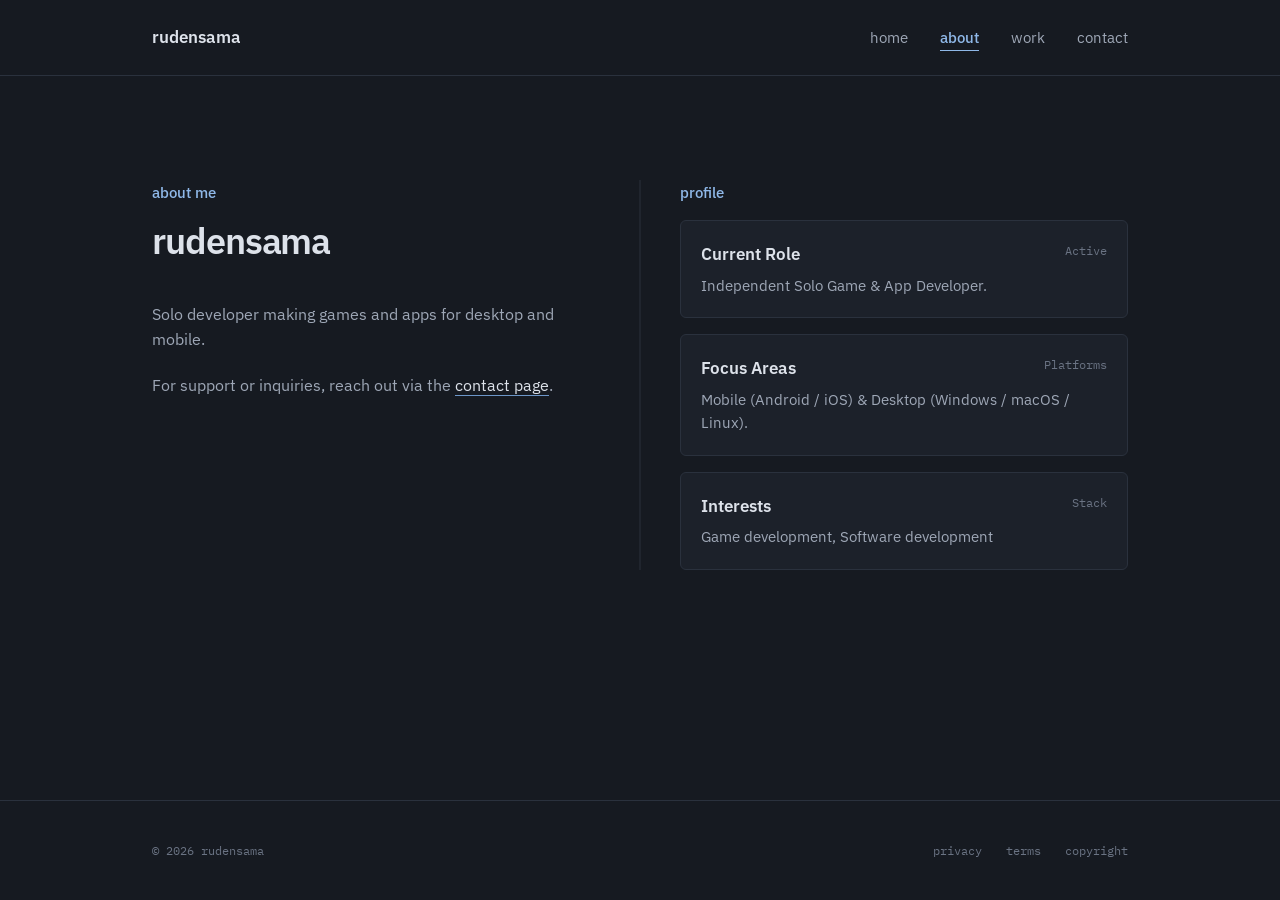
==== commit 748d2019: "Clean up site styling, add Mr. Nomadic, rework home page - Softer dark palette, IBM Plex Sans, plain" ====
--- a/about.html
+++ b/about.html
@@ -5,7 +5,7 @@
   <meta name="viewport" content="width=device-width, initial-scale=1.0" />
   <title>about — rudensama</title>
   <meta name="description" content="About rudensama." />
-  <meta name="theme-color" content="#0b0f14" />
+  <meta name="theme-color" content="#161a21" />
   <link rel="icon" type="image/svg+xml" href="assets/img/favicon.svg" />
   <link rel="stylesheet" href="assets/css/style.css" />
 </head>
--- a/assets/css/style.css
+++ b/assets/css/style.css
@@ -1,21 +1,22 @@
-@import url('https://fonts.googleapis.com/css2?family=Inter:ital,opsz,wght@0,14..32,100..900;1,14..32,100..900&family=JetBrains+Mono:ital,wght@0,100..800;1,100..800&display=swap');
+@import url('https://fonts.googleapis.com/css2?family=IBM+Plex+Sans:wght@400;500;600&family=IBM+Plex+Mono:wght@400;500&display=swap');
 
 :root {
-  --bg: #0b0f14;
-  --bg-elev: #121820;
-  --bg-hover: #1a222d;
-  --text: #e2e8f0;
-  --text-dim: #94a3b8;
-  --text-faint: #475569;
-  --border: #1e293b;
-  --border-hover: #334155;
-  --accent: #38bdf8;
-  --accent-dim: #0284c7;
-  --accent-faint: rgba(56, 189, 248, 0.05);
+  --bg: #161a21;
+  --bg-elev: #1c212a;
+  --bg-hover: #232934;
+  --text: #dde2ea;
+  --text-dim: #9ea7b6;
+  --text-faint: #6a7383;
+  --border: #2a313d;
+  --border-hover: #3d4757;
+  --accent: #8fb8e8;
+  --accent-dim: #6c96c8;
+  --accent-faint: rgba(143, 184, 232, 0.07);
   --maxw: 1040px;
-  --font: 'Inter', -apple-system, BlinkMacSystemFont, "Segoe UI", Roboto, sans-serif;
-  --font-mono: 'JetBrains Mono', ui-monospace, "SF Mono", Menlo, Monaco, Consolas, monospace;
-  --transition: all 0.25s cubic-bezier(0.16, 1, 0.3, 1);
+  --font: 'IBM Plex Sans', system-ui, -apple-system, "Segoe UI", sans-serif;
+  --font-mono: 'IBM Plex Mono', ui-monospace, Consolas, Menlo, monospace;
+  --transition: color 0.18s, border-color 0.18s, background-color 0.18s, transform 0.18s;
+  --ease: cubic-bezier(0.2, 0.7, 0.2, 1);
 }
 
 *, *::before, *::after {
@@ -33,8 +34,8 @@
   background: var(--bg);
   color: var(--text);
   font-family: var(--font);
-  font-size: 15px;
-  line-height: 1.625;
+  font-size: 16px;
+  line-height: 1.6;
   min-height: 100vh;
   display: flex;
   flex-direction: column;
@@ -46,8 +47,8 @@
 /* Typography */
 h1, h2, h3 {
   color: var(--text);
-  font-weight: 500;
-  letter-spacing: -0.02em;
+  font-weight: 600;
+  letter-spacing: -0.01em;
 }
 
 p {
@@ -74,27 +75,13 @@
 a {
   color: var(--text);
   text-decoration: none;
-  border-bottom: 1px solid var(--border);
+  border-bottom: 1px solid var(--accent-dim);
   transition: var(--transition);
 }
 
 a:hover {
   color: var(--accent);
   border-bottom-color: var(--accent);
-}
-
-a[target="_blank"]::after {
-  content: "\2197";
-  display: inline-block;
-  margin-left: 0.25em;
-  color: var(--text-faint);
-  font-size: 0.85em;
-  transition: var(--transition);
-}
-
-a[target="_blank"]:hover::after {
-  color: var(--accent);
-  transform: translate(1px, -1px);
 }
 
 /* Layout */
@@ -161,11 +148,8 @@
 }
 
 .brand {
-  font-family: var(--font-mono);
-  font-weight: 700;
+  font-weight: 600;
   font-size: 1.05rem;
-  letter-spacing: 0.08em;
-  text-transform: uppercase;
   color: var(--text);
   border: none;
 }
@@ -184,46 +168,20 @@
 }
 
 .nav-links a {
-  font-family: var(--font-mono);
-  font-size: 0.85rem;
-  text-transform: lowercase;
+  font-size: 0.95rem;
   color: var(--text-dim);
   border: none;
   position: relative;
   padding: 0.25rem 0;
 }
 
-.nav-links a::after {
-  content: '';
-  position: absolute;
-  bottom: 0;
-  left: 0;
-  width: 0;
-  height: 1px;
-  background: var(--accent);
-  transition: var(--transition);
-}
-
 .nav-links a:hover {
   color: var(--text);
-}
-
-.nav-links a:hover::after {
-  width: 100%;
 }
 
 .nav-links a.active {
   color: var(--accent);
-}
-
-.nav-links a.active::before {
-  content: '●';
-  font-size: 0.5rem;
-  position: absolute;
-  top: -0.5rem;
-  left: 50%;
-  transform: translateX(-50%);
-  color: var(--accent);
+  font-weight: 500;
 }
 
 .nav-toggle {
@@ -264,30 +222,17 @@
   .nav-links.open {
     display: flex;
   }
-  .nav-links a.active::before {
-    display: none;
-  }
-  .nav-links a.active::after {
-    content: '';
-    position: absolute;
-    bottom: 0;
-    left: 0;
-    width: 1rem;
-    height: 1px;
-    background: var(--accent);
-  }
 }
 
 /* Intro block */
 .intro-block {
-  margin-bottom: 1rem;
+  margin-bottom: 2.5rem;
 }
 
 .intro-block h1 {
-  font-size: 2.25rem;
-  line-height: 1.15;
-  margin-bottom: 0.75rem;
-  letter-spacing: -0.03em;
+  font-size: 2rem;
+  line-height: 1.2;
+  margin-bottom: 0.5rem;
 }
 
 .intro-block p {
@@ -298,22 +243,10 @@
 
 /* Sections */
 .section-title {
-  font-family: var(--font-mono);
-  font-size: 0.75rem;
-  text-transform: uppercase;
-  letter-spacing: 0.15em;
+  font-size: 0.95rem;
+  font-weight: 500;
   color: var(--accent);
-  margin-bottom: 1.5rem;
-  display: flex;
-  align-items: center;
-  gap: 0.75rem;
-}
-
-.section-title::after {
-  content: '';
-  flex: 1;
-  height: 1px;
-  background: var(--border);
+  margin-bottom: 1rem;
 }
 
 /* Dynamic Cards / Lists */
@@ -332,25 +265,14 @@
   background: var(--bg-elev);
   padding: 1.25rem;
   border-radius: 6px;
-  transition: var(--transition);
   text-decoration: none;
   color: inherit;
 }
 
-.list-item:hover {
-  border-color: var(--accent);
-  background: var(--bg-hover);
-  transform: translateY(-2px);
-}
-
-.list-item:hover .item-title {
-  color: var(--accent);
-}
-
 .list-item-content {
   display: flex;
-  gap: 1.25rem;
-  align-items: center;
+  gap: 1rem;
+  align-items: flex-start;
 }
 
 .list-item-icon {
@@ -364,10 +286,6 @@
   transition: var(--transition);
 }
 
-.list-item:hover .list-item-icon {
-  border-color: var(--accent);
-}
-
 .list-item-text {
   flex: 1;
 }
@@ -382,7 +300,7 @@
 
 .item-title {
   font-size: 1.05rem;
-  font-weight: 500;
+  font-weight: 600;
   color: var(--text);
   transition: var(--transition);
 }
@@ -395,36 +313,60 @@
 }
 
 .item-desc {
-  font-size: 0.9rem;
-  color: var(--text-dim);
-  line-height: 1.5;
+  font-size: 0.95rem;
+  color: var(--text-dim);
+  line-height: 1.55;
+}
+
+/* Home: short "now" lines */
+.now-list {
+  list-style: none;
+  display: flex;
+  flex-direction: column;
+  gap: 1rem;
+  margin-bottom: 0.75rem;
+}
+
+.now-list li {
+  display: flex;
+  gap: 0.85rem;
+  align-items: flex-start;
+  color: var(--text-dim);
+}
+
+.now-list img {
+  width: 28px;
+  height: 28px;
+  border-radius: 6px;
+  border: 1px solid var(--border);
+  object-fit: cover;
+  flex-shrink: 0;
+  margin-top: 0.1rem;
+}
+
+.now-list strong {
+  color: var(--text);
+  font-weight: 600;
 }
 
 /* Badges */
 .badge {
-  display: inline-block;
-  font-family: var(--font-mono);
-  font-size: 0.65rem;
-  font-weight: 500;
-  text-transform: uppercase;
-  letter-spacing: 0.05em;
-  padding: 0.15rem 0.4rem;
-  border-radius: 4px;
-  border: 1px solid transparent;
+  font-size: 0.8rem;
+  font-weight: 400;
   margin-left: 0.5rem;
-  vertical-align: middle;
+  white-space: nowrap;
 }
 
 .badge-live {
-  background: rgba(143, 168, 143, 0.08);
-  color: var(--accent);
-  border-color: rgba(143, 168, 143, 0.2);
+  color: #8fc9a4;
 }
 
 .badge-soon {
-  background: rgba(80, 90, 80, 0.08);
-  color: var(--text-dim);
-  border-color: rgba(80, 90, 80, 0.2);
+  color: #d9bb7e;
+}
+
+.badge-cancelled {
+  color: #c99a9a;
 }
 
 /* Buttons (DRY implementation) */
@@ -433,8 +375,7 @@
   align-items: center;
   justify-content: center;
   gap: 0.5rem;
-  font-family: var(--font-mono);
-  font-size: 0.8rem;
+  font-size: 0.875rem;
   font-weight: 500;
   color: var(--text);
   background: var(--bg-elev);
@@ -447,14 +388,10 @@
   margin-top: 0.75rem;
 }
 
-.btn::after {
-  content: none !important; /* Prevent external link arrow on buttons */
-}
-
 .btn:hover {
-  color: var(--bg);
-  background: var(--accent);
-  border-color: var(--accent);
+  color: var(--accent);
+  background: var(--bg-hover);
+  border-color: var(--accent-dim);
 }
 
 .btn-secondary {
@@ -464,9 +401,21 @@
 }
 
 .btn-secondary:hover {
-  background: var(--bg-elev);
-  border-color: var(--accent);
-  color: var(--text);
+  background: var(--bg-hover);
+  border-color: var(--border-hover);
+  color: var(--text);
+}
+
+/* Button group (inline row) */
+.btn-group {
+  display: flex;
+  flex-wrap: wrap;
+  gap: 0.5rem;
+  margin-top: 0.75rem;
+}
+
+.btn-group .btn {
+  margin-top: 0;
 }
 
 /* Social link buttons (small inline) */
@@ -498,11 +447,10 @@
 }
 
 .checklist li::before {
-  content: '→';
+  content: '–';
   position: absolute;
   left: 0;
-  color: var(--accent);
-  font-family: var(--font-mono);
+  color: var(--text-faint);
 }
 
 /* Legal Pages Styling (Sticky Symmetrical Layout) */
@@ -540,8 +488,7 @@
 }
 
 .legal-toc a {
-  font-family: var(--font-mono);
-  font-size: 0.8rem;
+  font-size: 0.9rem;
   color: var(--text-dim);
   border: none;
 }
@@ -558,14 +505,6 @@
   display: flex;
   align-items: center;
   gap: 0.5rem;
-}
-
-.legal-content h2::before {
-  content: '#';
-  color: var(--accent-dim);
-  font-family: var(--font-mono);
-  font-weight: 400;
-  font-size: 0.9em;
 }
 
 .legal-content h3 {
@@ -595,7 +534,7 @@
   border-top: 1px solid var(--border);
   padding: 2.5rem 0;
   margin-top: auto;
-  background: #070a0e;
+  background: var(--bg);
 }
 
 .footer-row {
@@ -627,16 +566,6 @@
   color: var(--accent);
 }
 
-/* Animations */
-@keyframes fadeIn {
-  from { opacity: 0; transform: translateY(8px); }
-  to { opacity: 1; transform: translateY(0); }
-}
-
-.fade-in {
-  animation: fadeIn 0.4s cubic-bezier(0.16, 1, 0.3, 1) forwards;
-}
-
 /* Selection and Focus */
 ::selection {
   background: var(--accent);
@@ -649,3 +578,97 @@
   outline-offset: 3px;
   border-radius: 4px;
 }
+
+/* Motion */
+@view-transition {
+  navigation: auto;
+}
+
+@keyframes rise {
+  from { opacity: 0; transform: translateY(14px); }
+  to { opacity: 1; transform: none; }
+}
+
+.reveal {
+  opacity: 0;
+}
+
+.reveal.in {
+  opacity: 1;
+  animation: rise 0.55s var(--ease) var(--d, 0ms) backwards;
+}
+
+/* Cards: quiet lift, icon nudges */
+.list-item {
+  transition: border-color 0.2s, background-color 0.2s, transform 0.25s var(--ease);
+}
+
+.list-item:hover {
+  border-color: var(--accent-dim);
+  transform: translateY(-2px);
+}
+
+.list-item-icon {
+  transition: transform 0.3s var(--ease);
+}
+
+.list-item:hover .list-item-icon {
+  transform: scale(1.06) rotate(-2deg);
+}
+
+.now-list img {
+  transition: transform 0.3s var(--ease);
+}
+
+.now-list li:hover img {
+  transform: scale(1.12) rotate(-3deg);
+}
+
+/* Buttons: lift on hover, press on click */
+.btn:hover {
+  transform: translateY(-1px);
+}
+
+.btn:active {
+  transform: translateY(0) scale(0.97);
+}
+
+/* Nav: underline draws in from the left */
+.nav-links a {
+  background: linear-gradient(currentColor, currentColor) no-repeat 0 100% / 0 1px;
+  transition: color 0.18s, background-size 0.25s var(--ease);
+}
+
+.nav-links a:hover,
+.nav-links a.active {
+  background-size: 100% 1px;
+}
+
+/* Mobile menu drops in */
+@keyframes drop {
+  from { opacity: 0; transform: translateY(-6px); }
+  to { opacity: 1; transform: none; }
+}
+
+.nav-links.open {
+  animation: drop 0.2s var(--ease);
+}
+
+@media (prefers-reduced-motion: reduce) {
+  @view-transition {
+    navigation: none;
+  }
+
+  *, *::before, *::after {
+    animation: none !important;
+    transition: none !important;
+  }
+
+  .reveal {
+    opacity: 1;
+  }
+
+  html {
+    scroll-behavior: auto;
+  }
+}
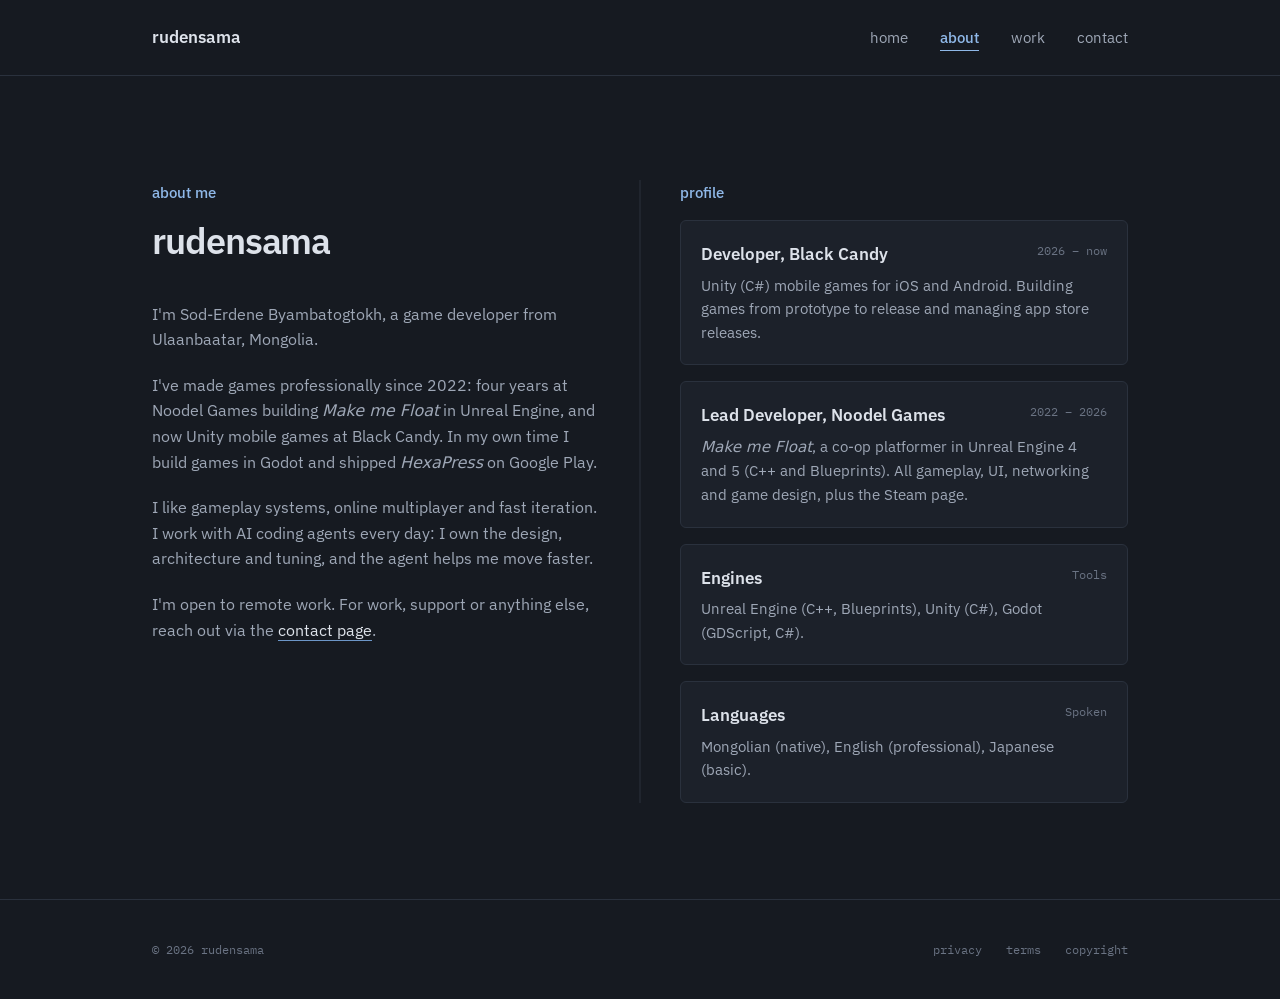
==== commit 8e3a827f: "Update portfolio for job applications" ====
--- a/about.html
+++ b/about.html
@@ -4,7 +4,7 @@
   <meta charset="UTF-8" />
   <meta name="viewport" content="width=device-width, initial-scale=1.0" />
   <title>about — rudensama</title>
-  <meta name="description" content="About rudensama." />
+  <meta name="description" content="About Sod-Erdene Byambatogtokh (rudensama), game developer." />
   <meta name="theme-color" content="#161a21" />
   <link rel="icon" type="image/svg+xml" href="assets/img/favicon.svg" />
   <link rel="stylesheet" href="assets/css/style.css" />
@@ -38,8 +38,10 @@
           <div class="intro-block">
             <h2 style="font-size: 2.25rem; line-height: 1.15; margin-bottom: 1.25rem; letter-spacing: -0.03em;">rudensama</h2>
           </div>
-          <p>Solo developer making games and apps for desktop and mobile.</p>
-          <p>For support or inquiries, reach out via the <a href="contact.html">contact page</a>.</p>
+          <p>I'm Sod-Erdene Byambatogtokh, a game developer from Ulaanbaatar, Mongolia.</p>
+          <p>I've made games professionally since 2022: four years at Noodel Games building <em>Make me Float</em> in Unreal Engine, and now Unity mobile games at Black Candy. In my own time I build games in Godot and shipped <em>HexaPress</em> on Google Play.</p>
+          <p>I like gameplay systems, online multiplayer and fast iteration. I work with AI coding agents every day: I own the design, architecture and tuning, and the agent helps me move faster.</p>
+          <p>I'm open to remote work. For work, support or anything else, reach out via the <a href="contact.html">contact page</a>.</p>
         </section>
       </div>
       
@@ -50,26 +52,34 @@
           <div class="list">
             <div class="list-item">
               <div class="list-item-header">
-                <span class="item-title">Current Role</span>
-                <span class="item-meta">Active</span>
+                <span class="item-title">Developer, Black Candy</span>
+                <span class="item-meta">2026 – now</span>
               </div>
-              <div class="item-desc">Independent Solo Game &amp; App Developer.</div>
+              <div class="item-desc">Unity (C#) mobile games for iOS and Android. Building games from prototype to release and managing app store releases.</div>
+            </div>
+
+            <div class="list-item">
+              <div class="list-item-header">
+                <span class="item-title">Lead Developer, Noodel Games</span>
+                <span class="item-meta">2022 – 2026</span>
+              </div>
+              <div class="item-desc"><em>Make me Float</em>, a co-op platformer in Unreal Engine 4 and 5 (C++ and Blueprints). All gameplay, UI, networking and game design, plus the Steam page.</div>
             </div>
             
             <div class="list-item">
               <div class="list-item-header">
-                <span class="item-title">Focus Areas</span>
-                <span class="item-meta">Platforms</span>
+                <span class="item-title">Engines</span>
+                <span class="item-meta">Tools</span>
               </div>
-              <div class="item-desc">Mobile (Android / iOS) &amp; Desktop (Windows / macOS / Linux).</div>
+              <div class="item-desc">Unreal Engine (C++, Blueprints), Unity (C#), Godot (GDScript, C#).</div>
             </div>
             
             <div class="list-item">
               <div class="list-item-header">
-                <span class="item-title">Interests</span>
-                <span class="item-meta">Stack</span>
+                <span class="item-title">Languages</span>
+                <span class="item-meta">Spoken</span>
               </div>
-              <div class="item-desc">Game development, Software development</div>
+              <div class="item-desc">Mongolian (native), English (professional), Japanese (basic).</div>
             </div>
           </div>
         </section>
